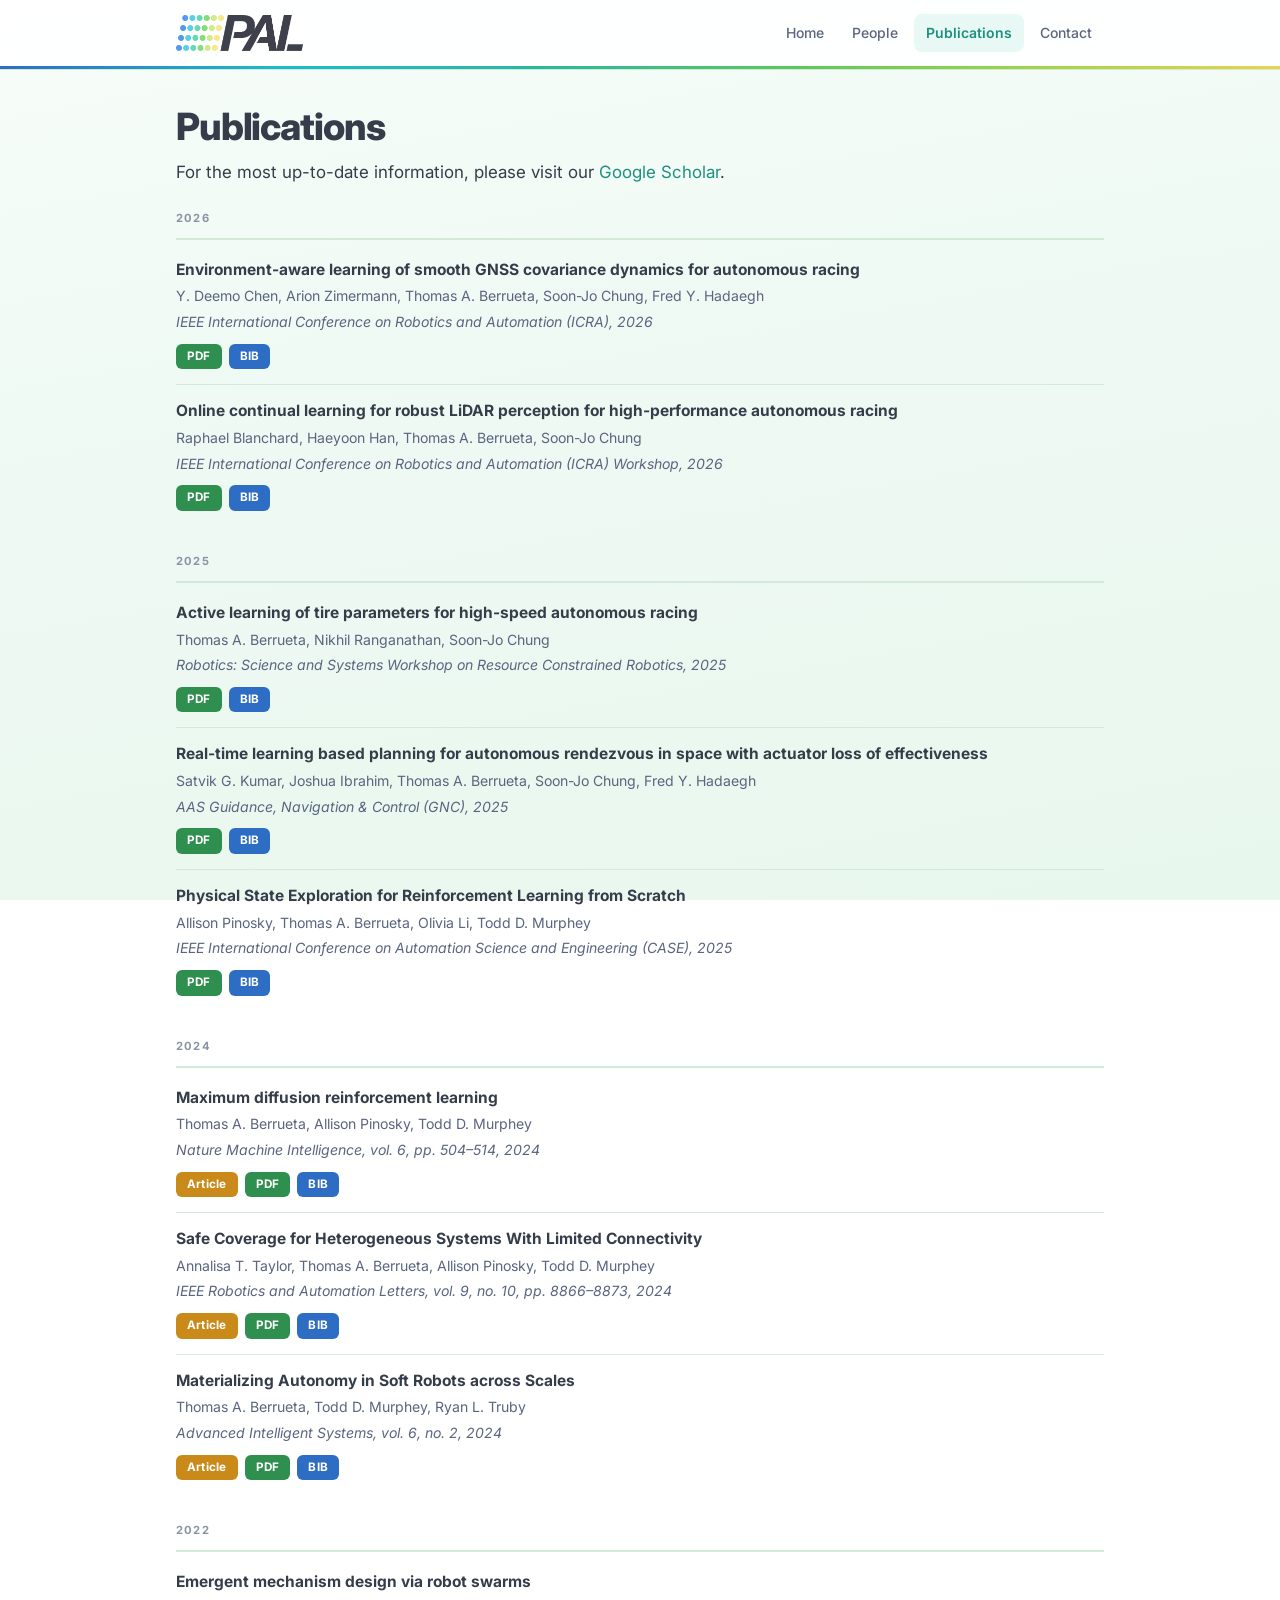
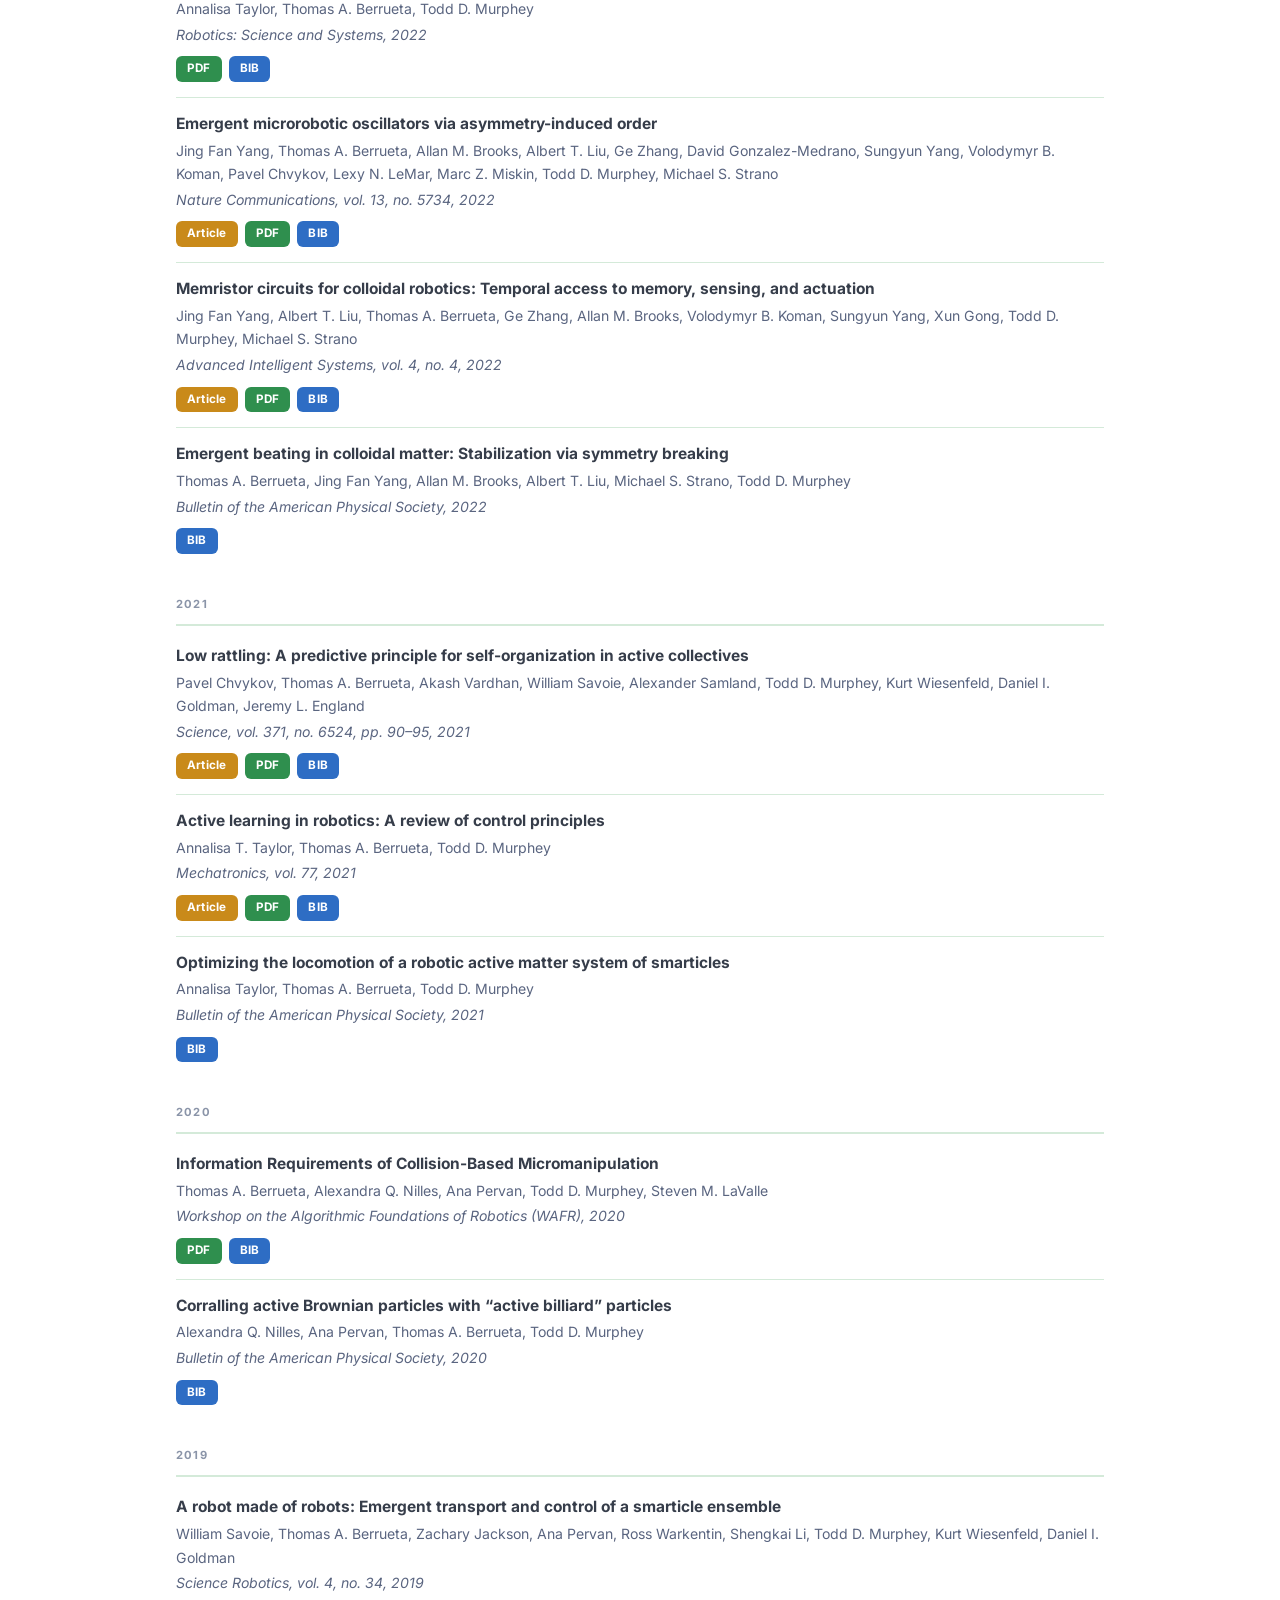
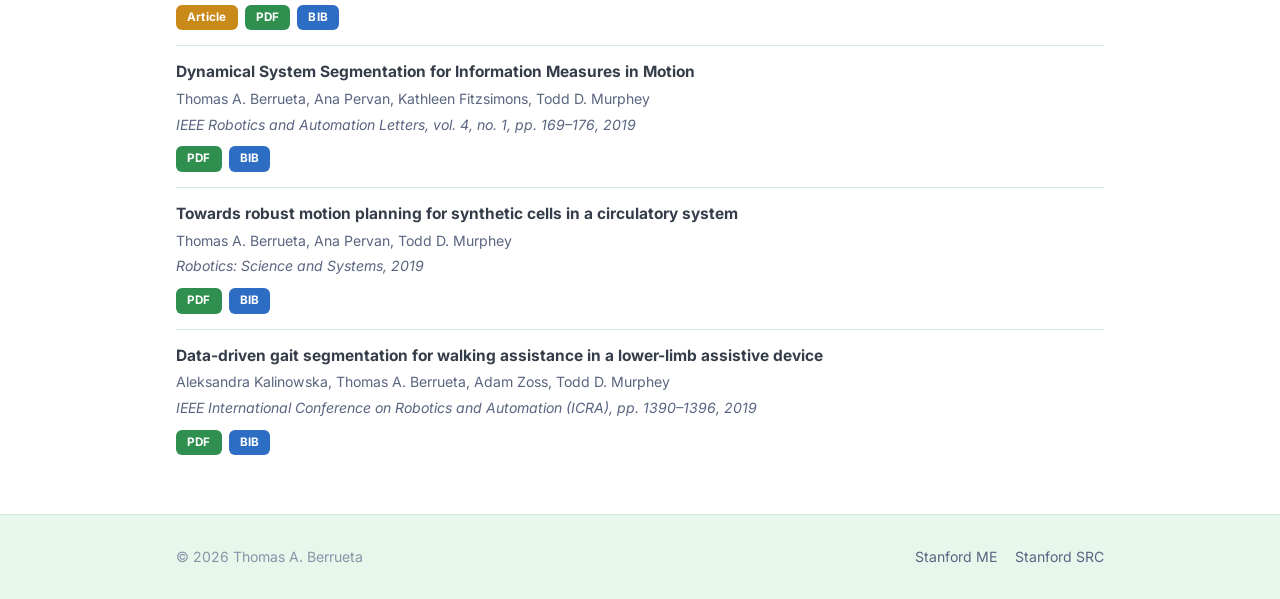
==== publications.html @ f299abb7 "Initial commit" ====
<!DOCTYPE html>
<html lang="en">
<head>
  <meta charset="UTF-8" />
  <meta name="viewport" content="width=device-width, initial-scale=1.0" />
  <title>Publications — PAL Lab at Stanford</title>
  <meta name="description" content="Publications of the Physical Active Learning Laboratory at Stanford University." />
  <link rel="icon" type="image/png" href="assets/images/pal_symbol.png" />
  <link rel="preconnect" href="https://fonts.googleapis.com" />
  <link rel="preconnect" href="https://fonts.gstatic.com" crossorigin />
  <link href="https://fonts.googleapis.com/css2?family=Inter:ital,wght@0,400;0,500;0,600;0,700;0,800;1,700&display=swap" rel="stylesheet" />
  <link rel="stylesheet" href="assets/css/pal.css" />
</head>
<body>

  <!-- ── Header ──────────────────────────────────────────── -->
  <header class="site-header">
    <div class="wrap">
      <nav class="nav">
        <a href="index.html" class="nav-logo" aria-label="PAL Lab home">
          <img src="assets/images/pal.png" alt="PAL Lab logo" />
        </a>
        <ul class="nav-links" id="navLinks">
          <li><a href="index.html">Home</a></li>
          <li><a href="index.html#people">People</a></li>
          <li><a href="publications.html" class="active">Publications</a></li>
          <li><a href="contact.html">Contact</a></li>
        </ul>
        <button class="nav-mobile-btn" id="mobileMenuBtn" aria-label="Open navigation">
          <svg width="22" height="22" viewBox="0 0 24 24" fill="none" stroke="currentColor" stroke-width="2" stroke-linecap="round">
            <line x1="3" y1="6" x2="21" y2="6"/><line x1="3" y1="12" x2="21" y2="12"/><line x1="3" y1="18" x2="21" y2="18"/>
          </svg>
        </button>
      </nav>
    </div>
    <div class="spectrum-bar"></div>
  </header>

  <div class="mobile-nav" id="mobileNav" aria-hidden="true">
    <button class="mobile-nav-close" id="mobileNavClose" aria-label="Close navigation">
      <svg width="22" height="22" viewBox="0 0 24 24" fill="none" stroke="currentColor" stroke-width="2" stroke-linecap="round">
        <line x1="18" y1="6" x2="6" y2="18"/><line x1="6" y1="6" x2="18" y2="18"/>
      </svg>
    </button>
    <a href="index.html">Home</a>
    <a href="index.html#people">People</a>
    <a href="publications.html">Publications</a>
    <a href="contact.html">Contact</a>
  </div>

  <main>

    <!-- ── Publications ──────────────────────────────────── -->
    <section class="pubs-page">
      <div class="wrap">
        <h1 class="section-title">Publications</h1>

        For the most up-to-date information, please visit our <a href="https://scholar.google.com/citations?user=iR9utFwAAAAJ&hl=en" target="_blank" rel="noopener">Google Scholar</a>.
        <!-- 2026 -->
        <div class="pub-year-group">
          <div class="pub-year-heading">2026</div>

          <div class="pub">
            <span class="pub-title">Environment-aware learning of smooth GNSS covariance dynamics for autonomous racing</span>
            <div class="pub-authors">Y. Deemo Chen, Arion Zimermann, Thomas A. Berrueta, Soon-Jo Chung, Fred Y. Hadaegh</div>
            <div class="pub-venue">IEEE International Conference on Robotics and Automation (ICRA), 2026</div>
            <div class="pub-tags">
              <a class="tag pdf" href="assets/pdfs/ChenICRA2026.pdf" target="_blank" rel="noopener">PDF</a>
              <a class="tag bib" href="assets/bibs/ChenICRA2026.bib" target="_blank" rel="noopener">BIB</a>
            </div>
          </div>

          <div class="pub">
            <span class="pub-title">Online continual learning for robust LiDAR perception for high-performance autonomous racing</span>
            <div class="pub-authors">Raphael Blanchard, Haeyoon Han, Thomas A. Berrueta, Soon-Jo Chung</div>
            <div class="pub-venue">IEEE International Conference on Robotics and Automation (ICRA) Workshop, 2026</div>
            <div class="pub-tags">
              <a class="tag pdf" href="assets/pdfs/BlanchardICRA2026.pdf" target="_blank" rel="noopener">PDF</a>
              <a class="tag bib" href="assets/bibs/BlanchardICRA2026.bib" target="_blank" rel="noopener">BIB</a>
            </div>
          </div>
        </div>

        <!-- 2025 -->
        <div class="pub-year-group">
          <div class="pub-year-heading">2025</div>

          <div class="pub">
            <span class="pub-title">Active learning of tire parameters for high-speed autonomous racing</span>
            <div class="pub-authors">Thomas A. Berrueta, Nikhil Ranganathan, Soon-Jo Chung</div>
            <div class="pub-venue">Robotics: Science and Systems Workshop on Resource Constrained Robotics, 2025</div>
            <div class="pub-tags">
              <a class="tag pdf" href="assets/pdfs/BerruetaRSS2025.pdf" target="_blank" rel="noopener">PDF</a>
              <a class="tag bib" href="assets/bibs/BerruetaRSS2025.bib" target="_blank" rel="noopener">BIB</a>
            </div>
          </div>

          <div class="pub">
            <span class="pub-title">Real-time learning based planning for autonomous rendezvous in space with actuator loss of effectiveness</span>
            <div class="pub-authors">Satvik G. Kumar, Joshua Ibrahim, Thomas A. Berrueta, Soon-Jo Chung, Fred Y. Hadaegh</div>
            <div class="pub-venue">AAS Guidance, Navigation &amp; Control (GNC), 2025</div>
            <div class="pub-tags">
              <a class="tag pdf" href="assets/pdfs/KumarAAS2025.pdf" target="_blank" rel="noopener">PDF</a>
              <a class="tag bib" href="assets/bibs/KumarAAS2025.bib" target="_blank" rel="noopener">BIB</a>
            </div>
          </div>

          <div class="pub">
            <span class="pub-title">Physical State Exploration for Reinforcement Learning from Scratch</span>
            <div class="pub-authors">Allison Pinosky, Thomas A. Berrueta, Olivia Li, Todd D. Murphey</div>
            <div class="pub-venue">IEEE International Conference on Automation Science and Engineering (CASE), 2025</div>
            <div class="pub-tags">
              <a class="tag pdf" href="assets/pdfs/PinoskyCASE2025.pdf" target="_blank" rel="noopener">PDF</a>
              <a class="tag bib" href="assets/bibs/PinoskyCASE2025.bib" target="_blank" rel="noopener">BIB</a>
            </div>
          </div>
        </div>

        <!-- 2024 -->
        <div class="pub-year-group">
          <div class="pub-year-heading">2024</div>

          <div class="pub">
            <span class="pub-title">Maximum diffusion reinforcement learning</span>
            <div class="pub-authors">Thomas A. Berrueta, Allison Pinosky, Todd D. Murphey</div>
            <div class="pub-venue">Nature Machine Intelligence, vol. 6, pp. 504–514, 2024</div>
            <div class="pub-tags">
              <a class="tag article" href="https://doi.org/10.1038/s42256-024-00829-3" target="_blank" rel="noopener">Article</a>
              <a class="tag pdf" href="assets/pdfs/BerruetaNMI2024.pdf" target="_blank" rel="noopener">PDF</a>
              <a class="tag bib" href="assets/bibs/BerruetaNMI2024.bib" target="_blank" rel="noopener">BIB</a>
            </div>
          </div>

          <div class="pub">
            <span class="pub-title">Safe Coverage for Heterogeneous Systems With Limited Connectivity</span>
            <div class="pub-authors">Annalisa T. Taylor, Thomas A. Berrueta, Allison Pinosky, Todd D. Murphey</div>
            <div class="pub-venue">IEEE Robotics and Automation Letters, vol. 9, no. 10, pp. 8866–8873, 2024</div>
            <div class="pub-tags">
              <a class="tag article" href="https://doi.org/10.1109/LRA.2024.3455804" target="_blank" rel="noopener">Article</a>
              <a class="tag pdf" href="assets/pdfs/TaylorRAL2024.pdf" target="_blank" rel="noopener">PDF</a>
              <a class="tag bib" href="assets/bibs/TaylorRAL2024.bib" target="_blank" rel="noopener">BIB</a>
            </div>
          </div>

          <div class="pub">
            <span class="pub-title">Materializing Autonomy in Soft Robots across Scales</span>
            <div class="pub-authors">Thomas A. Berrueta, Todd D. Murphey, Ryan L. Truby</div>
            <div class="pub-venue">Advanced Intelligent Systems, vol. 6, no. 2, 2024</div>
            <div class="pub-tags">
              <a class="tag article" href="https://doi.org/10.1002/aisy.202300111" target="_blank" rel="noopener">Article</a>
              <a class="tag pdf" href="assets/pdfs/BerruetaAIS2024.pdf" target="_blank" rel="noopener">PDF</a>
              <a class="tag bib" href="assets/bibs/BerruetaAIS2024.bib" target="_blank" rel="noopener">BIB</a>
            </div>
          </div>
        </div>

        <!-- 2022 -->
        <div class="pub-year-group">
          <div class="pub-year-heading">2022</div>

          <div class="pub">
            <span class="pub-title">Emergent mechanism design via robot swarms</span>
            <div class="pub-authors">Annalisa Taylor, Thomas A. Berrueta, Todd D. Murphey</div>
            <div class="pub-venue">Robotics: Science and Systems, 2022</div>
            <div class="pub-tags">
              <a class="tag pdf" href="assets/pdfs/TaylorRSS2022.pdf" target="_blank" rel="noopener">PDF</a>
              <a class="tag bib" href="assets/bibs/TaylorRSS2022.bib" target="_blank" rel="noopener">BIB</a>
            </div>
          </div>

          <div class="pub">
            <span class="pub-title">Emergent microrobotic oscillators via asymmetry-induced order</span>
            <div class="pub-authors">Jing Fan Yang, Thomas A. Berrueta, Allan M. Brooks, Albert T. Liu, Ge Zhang, David Gonzalez-Medrano, Sungyun Yang, Volodymyr B. Koman, Pavel Chvykov, Lexy N. LeMar, Marc Z. Miskin, Todd D. Murphey, Michael S. Strano</div>
            <div class="pub-venue">Nature Communications, vol. 13, no. 5734, 2022</div>
            <div class="pub-tags">
              <a class="tag article" href="https://doi.org/10.1038/s41467-022-33396-5" target="_blank" rel="noopener">Article</a>
              <a class="tag pdf" href="assets/pdfs/BerruetaNComms2022.pdf" target="_blank" rel="noopener">PDF</a>
              <a class="tag bib" href="assets/bibs/BerruetaNComms2022.bib" target="_blank" rel="noopener">BIB</a>
            </div>
          </div>

          <div class="pub">
            <span class="pub-title">Memristor circuits for colloidal robotics: Temporal access to memory, sensing, and actuation</span>
            <div class="pub-authors">Jing Fan Yang, Albert T. Liu, Thomas A. Berrueta, Ge Zhang, Allan M. Brooks, Volodymyr B. Koman, Sungyun Yang, Xun Gong, Todd D. Murphey, Michael S. Strano</div>
            <div class="pub-venue">Advanced Intelligent Systems, vol. 4, no. 4, 2022</div>
            <div class="pub-tags">
              <a class="tag article" href="https://doi.org/10.1002/aisy.202100205" target="_blank" rel="noopener">Article</a>
              <a class="tag pdf" href="assets/pdfs/YangAIS2022.pdf" target="_blank" rel="noopener">PDF</a>
              <a class="tag bib" href="assets/bibs/YangAIS2022.bib" target="_blank" rel="noopener">BIB</a>
            </div>
          </div>

          <div class="pub">
            <span class="pub-title">Emergent beating in colloidal matter: Stabilization via symmetry breaking</span>
            <div class="pub-authors">Thomas A. Berrueta, Jing Fan Yang, Allan M. Brooks, Albert T. Liu, Michael S. Strano, Todd D. Murphey</div>
            <div class="pub-venue">Bulletin of the American Physical Society, 2022</div>
            <div class="pub-tags">
              <a class="tag bib" href="assets/bibs/BerruetaAPS2022.bib" target="_blank" rel="noopener">BIB</a>
            </div>
          </div>
        </div>

        <!-- 2021 -->
        <div class="pub-year-group">
          <div class="pub-year-heading">2021</div>

          <div class="pub">
            <span class="pub-title">Low rattling: A predictive principle for self-organization in active collectives</span>
            <div class="pub-authors">Pavel Chvykov, Thomas A. Berrueta, Akash Vardhan, William Savoie, Alexander Samland, Todd D. Murphey, Kurt Wiesenfeld, Daniel I. Goldman, Jeremy L. England</div>
            <div class="pub-venue">Science, vol. 371, no. 6524, pp. 90–95, 2021</div>
            <div class="pub-tags">
              <a class="tag article" href="https://doi.org/10.1126/science.abc6182" target="_blank" rel="noopener">Article</a>
              <a class="tag pdf" href="assets/pdfs/ChvykovScience2021.pdf" target="_blank" rel="noopener">PDF</a>
              <a class="tag bib" href="assets/bibs/ChvykovScience2021.bib" target="_blank" rel="noopener">BIB</a>
            </div>
          </div>

          <div class="pub">
            <span class="pub-title">Active learning in robotics: A review of control principles</span>
            <div class="pub-authors">Annalisa T. Taylor, Thomas A. Berrueta, Todd D. Murphey</div>
            <div class="pub-venue">Mechatronics, vol. 77, 2021</div>
            <div class="pub-tags">
              <a class="tag article" href="https://doi.org/10.1016/j.mechatronics.2021.102576" target="_blank" rel="noopener">Article</a>
              <a class="tag pdf" href="assets/pdfs/TaylorMechatronics2021.pdf" target="_blank" rel="noopener">PDF</a>
              <a class="tag bib" href="assets/bibs/TaylorMechatronics2021.bib" target="_blank" rel="noopener">BIB</a>
            </div>
          </div>

          <div class="pub">
            <span class="pub-title">Optimizing the locomotion of a robotic active matter system of smarticles</span>
            <div class="pub-authors">Annalisa Taylor, Thomas A. Berrueta, Todd D. Murphey</div>
            <div class="pub-venue">Bulletin of the American Physical Society, 2021</div>
            <div class="pub-tags">
              <a class="tag bib" href="assets/bibs/TaylorAPS2021.bib" target="_blank" rel="noopener">BIB</a>
            </div>
          </div>
        </div>

        <!-- 2020 -->
        <div class="pub-year-group">
          <div class="pub-year-heading">2020</div>

          <div class="pub">
            <span class="pub-title">Information Requirements of Collision-Based Micromanipulation</span>
            <div class="pub-authors">Thomas A. Berrueta, Alexandra Q. Nilles, Ana Pervan, Todd D. Murphey, Steven M. LaValle</div>
            <div class="pub-venue">Workshop on the Algorithmic Foundations of Robotics (WAFR), 2020</div>
            <div class="pub-tags">
              <a class="tag pdf" href="assets/pdfs/BerruetaWAFR2020.pdf" target="_blank" rel="noopener">PDF</a>
              <a class="tag bib" href="assets/bibs/BerruetaWAFR2020.bib" target="_blank" rel="noopener">BIB</a>
            </div>
          </div>

          <div class="pub">
            <span class="pub-title">Corralling active Brownian particles with &ldquo;active billiard&rdquo; particles</span>
            <div class="pub-authors">Alexandra Q. Nilles, Ana Pervan, Thomas A. Berrueta, Todd D. Murphey</div>
            <div class="pub-venue">Bulletin of the American Physical Society, 2020</div>
            <div class="pub-tags">
              <a class="tag bib" href="assets/bibs/NillesAPS2020.bib" target="_blank" rel="noopener">BIB</a>
            </div>
          </div>
        </div>

        <!-- 2019 -->
        <div class="pub-year-group">
          <div class="pub-year-heading">2019</div>

          <div class="pub">
            <span class="pub-title">A robot made of robots: Emergent transport and control of a smarticle ensemble</span>
            <div class="pub-authors">William Savoie, Thomas A. Berrueta, Zachary Jackson, Ana Pervan, Ross Warkentin, Shengkai Li, Todd D. Murphey, Kurt Wiesenfeld, Daniel I. Goldman</div>
            <div class="pub-venue">Science Robotics, vol. 4, no. 34, 2019</div>
            <div class="pub-tags">
              <a class="tag article" href="https://doi.org/10.1126/scirobotics.aax4316" target="_blank" rel="noopener">Article</a>
              <a class="tag pdf" href="assets/pdfs/SavoieSR2019.pdf" target="_blank" rel="noopener">PDF</a>
              <a class="tag bib" href="assets/bibs/SavoieSR2019.bib" target="_blank" rel="noopener">BIB</a>
            </div>
          </div>

          <div class="pub">
            <span class="pub-title">Dynamical System Segmentation for Information Measures in Motion</span>
            <div class="pub-authors">Thomas A. Berrueta, Ana Pervan, Kathleen Fitzsimons, Todd D. Murphey</div>
            <div class="pub-venue">IEEE Robotics and Automation Letters, vol. 4, no. 1, pp. 169–176, 2019</div>
            <div class="pub-tags">
              <a class="tag pdf" href="assets/pdfs/BerruetaRAL2019.pdf" target="_blank" rel="noopener">PDF</a>
              <a class="tag bib" href="assets/bibs/BerruetaRAL2019.bib" target="_blank" rel="noopener">BIB</a>
            </div>
          </div>

          <div class="pub">
            <span class="pub-title">Towards robust motion planning for synthetic cells in a circulatory system</span>
            <div class="pub-authors">Thomas A. Berrueta, Ana Pervan, Todd D. Murphey</div>
            <div class="pub-venue">Robotics: Science and Systems, 2019</div>
            <div class="pub-tags">
              <a class="tag pdf" href="assets/pdfs/BerruetaRSS2019.pdf" target="_blank" rel="noopener">PDF</a>
              <a class="tag bib" href="assets/bibs/BerruetaRSS2019.bib" target="_blank" rel="noopener">BIB</a>
            </div>
          </div>

          <div class="pub">
            <span class="pub-title">Data-driven gait segmentation for walking assistance in a lower-limb assistive device</span>
            <div class="pub-authors">Aleksandra Kalinowska, Thomas A. Berrueta, Adam Zoss, Todd D. Murphey</div>
            <div class="pub-venue">IEEE International Conference on Robotics and Automation (ICRA), pp. 1390–1396, 2019</div>
            <div class="pub-tags">
              <a class="tag pdf" href="assets/pdfs/KalinowskaICRA2019.pdf" target="_blank" rel="noopener">PDF</a>
              <a class="tag bib" href="assets/bibs/KalinowskaICRA2019.bib" target="_blank" rel="noopener">BIB</a>
            </div>
          </div>
        </div>

      </div>
    </section>

  </main>

  <!-- ── Footer ────────────────────────────────────────────── -->
  <footer class="site-footer">
    <div class="wrap">
      <div class="foot-inner">
        <span>&copy; <span id="foot-year"></span> Thomas A. Berrueta</span>
        <div class="foot-links">
          <a href="https://me.stanford.edu/" target="_blank" rel="noopener">Stanford ME</a>
          <a href="https://src.stanford.edu/" target="_blank" rel="noopener">Stanford SRC</a>
        </div>
      </div>
    </div>
  </footer>

  <script>
    /* ── Mobile nav ── */
    const btn   = document.getElementById('mobileMenuBtn');
    const mnav  = document.getElementById('mobileNav');
    const close = document.getElementById('mobileNavClose');
    const openM  = () => { mnav.classList.add('open'); mnav.setAttribute('aria-hidden','false'); };
    const shutM  = () => { mnav.classList.remove('open'); mnav.setAttribute('aria-hidden','true'); };
    btn.addEventListener('click', openM);
    close.addEventListener('click', shutM);
    mnav.addEventListener('click', e => { if (e.target === mnav) shutM(); });
    document.addEventListener('keydown', e => { if (e.key === 'Escape') shutM(); });
    mnav.querySelectorAll('a').forEach(a => a.addEventListener('click', shutM));
    document.getElementById('foot-year').textContent = new Date().getFullYear();
  </script>

</body>
</html>
---- assets/css/pal.css ----
/* ============================================================
   PAL Lab — Physical Active Learning Laboratory at Stanford
   Visual identity derived from pal.png
   No build step. No framework.
   ============================================================ */

@import url('https://fonts.googleapis.com/css2?family=Inter:ital,wght@0,400;0,500;0,600;0,700;0,800;1,700&display=swap');

/* ── Palette & tokens ───────────────────────────────────── */
:root {
  /* Spectrum from pal.png dot grid (left → right) */
  --blue:         #2E6DC4;
  --cyan:         #1ABCCC;
  --teal:         #28B8A0;
  --green:        #5BC85A;
  --ygreen:       #9DD448;
  --yellow:       #E8D44C;

  /* Charcoal from PAL logotype */
  --charcoal:     #363D4A;

  /* Surfaces */
  --bg:           #f2fbf5;
  --bg-card:      #ffffff;
  --bg-soft:      #e6f7ec;
  --border:       #d4ead9;

  /* Text */
  --text:         #363D4A;
  --text-soft:    #5A6580;
  --text-faint:   #8A94A8;

  /* Primary accent = teal (center of spectrum = Physical Active Learning) */
  --accent:       #28B8A0;
  --accent-soft:  #e8f8f5;
  --accent-deep:  #1d907e;

  /* Spectrum gradient shorthand */
  --spectrum: linear-gradient(90deg,
    #2E6DC4 0%, #1ABCCC 22%, #28B8A0 42%,
    #5BC85A 62%, #9DD448 80%, #E8D44C 100%);

  --radius:     14px;
  --radius-sm:  9px;
  --maxw:       1000px;
  --shadow:     0 1px 3px rgba(40,50,80,.06), 0 8px 28px rgba(40,50,80,.09);
  --shadow-sm:  0 1px 2px rgba(40,50,80,.05), 0 3px 10px rgba(40,50,80,.07);
  --header-bg:  rgba(255,255,255,.92);
}

/* ── Reset ─────────────────────────────────────────────── */
*, *::before, *::after { box-sizing: border-box; }
html { scroll-behavior: smooth; -webkit-text-size-adjust: 100%; }
body {
  margin: 0;
  font-family: 'Inter', system-ui, -apple-system, 'Segoe UI', sans-serif;
  font-size: clamp(15px, 0.94rem + 0.15vw, 17px);
  line-height: 1.68;
  color: var(--text);
  background: linear-gradient(170deg, #f7fdf9 0%, #eef9f3 45%, #e8f7ed 100%) fixed;
  -webkit-font-smoothing: antialiased;
  text-rendering: optimizeLegibility;
}
img  { max-width: 100%; height: auto; display: block; }
a    { color: var(--accent-deep); text-decoration: none; }
a:hover { text-decoration: underline; }
p { margin: 0 0 1em; }
p:last-child { margin-bottom: 0; }

h1, h2, h3, h4 {
  font-family: 'Inter', sans-serif;
  font-weight: 800;
  line-height: 1.13;
  color: var(--charcoal);
  letter-spacing: -0.03em;
  margin: 0 0 0.5em;
}

.wrap {
  width: 100%; max-width: var(--maxw);
  margin: 0 auto; padding: 0 36px;
}

/* ── Spectrum bar ────────────────────────────────────────── */
.spectrum-bar {
  height: 3px;
  background: var(--spectrum);
  border: none;
  margin: 0;
}

/* ── Navigation ──────────────────────────────────────────── */
.site-header {
  position: sticky; top: 0; z-index: 100;
  background: var(--header-bg);
  backdrop-filter: saturate(180%) blur(14px);
  -webkit-backdrop-filter: saturate(180%) blur(14px);
  border-bottom: 1px solid var(--border);
}

.nav {
  display: flex; align-items: center; justify-content: space-between;
  height: 66px;
}

.nav-logo {
  display: flex; align-items: center; gap: 10px;
  text-decoration: none; flex-shrink: 0;
}
.nav-logo img { height: 36px; width: auto; }
.nav-logo:hover { opacity: 0.82; text-decoration: none; }

.nav-links {
  display: flex; align-items: center; gap: 4px;
  list-style: none; margin: 0; padding: 0;
}
.nav-links a {
  display: block; color: var(--text-soft);
  font-size: 0.875rem; font-weight: 500;
  padding: 7px 12px; border-radius: 8px;
  transition: color .14s, background .14s;
}
.nav-links a:hover { color: var(--charcoal); background: var(--bg-soft); text-decoration: none; }
.nav-links a.active { color: var(--accent-deep); background: var(--accent-soft); font-weight: 600; }
.nav-links .nav-contact {
  display: inline-flex; align-items: center; gap: 6px;
  background: var(--teal); color: #fff; border-radius: 9px;
  padding: 7px 14px; margin-left: 6px; font-weight: 600; font-size: 0.875rem;
  transition: background .14s;
}
.nav-links .nav-contact:hover { background: var(--accent-deep); text-decoration: none; color: #fff; }

.nav-mobile-btn {
  display: none; padding: 8px; background: none;
  border: 1px solid var(--border); border-radius: 8px;
  cursor: pointer; color: var(--text-soft);
}
.nav-mobile-btn svg { display: block; }

/* Mobile overlay */
.mobile-nav {
  display: none; position: fixed; inset: 0; z-index: 200;
  background: rgba(247,249,252,.97);
  backdrop-filter: blur(16px); -webkit-backdrop-filter: blur(16px);
  flex-direction: column; align-items: center; justify-content: center; gap: 2.2rem;
}
.mobile-nav.open { display: flex; }
.mobile-nav a {
  font-size: 1.6rem; font-weight: 800; color: var(--charcoal);
  letter-spacing: -0.03em;
}
.mobile-nav a:hover { color: var(--accent-deep); text-decoration: none; }
.mobile-nav-close {
  position: absolute; top: 18px; right: 18px;
  background: none; border: 1px solid var(--border);
  border-radius: 8px; padding: 8px; cursor: pointer; color: var(--text-soft);
}

@media (max-width: 700px) {
  .nav-links { display: none; }
  .nav-mobile-btn { display: block; }
}

/* ── Hero ────────────────────────────────────────────────── */
.hero {
  padding: 24px 0 12px;
}

.hero-lockup {
  display: flex; align-items: flex-start;
  width: fit-content; margin: 0 auto;
}
.hero-symbol {
  height: calc(3.3 * clamp(1.75rem, 1.1rem + 2.4vw, 2.9rem));
  width: auto; flex-shrink: 0; object-fit: contain;
}
.hero-sep {
  width: 1px;
  height: calc(3.3 * clamp(1.75rem, 1.1rem + 2.4vw, 2.9rem));
  background: #c0c8d4; flex-shrink: 0; margin: 0 24px;
}
.hero h1 {
  font-size: clamp(1.75rem, 1.1rem + 2.4vw, 2.9rem);
  margin: 0; line-height: 1.1; text-align: left;
}
.hero h1 em {
  font-style: normal;
  background: var(--spectrum);
  -webkit-background-clip: text;
  -webkit-text-fill-color: transparent;
  background-clip: text;
}
.hero-sub {
  display: flex; flex-direction: column; align-items: center;
  gap: 14px; margin-top: 18px;
}
.hero-affiliation {
  font-size: 1.1rem; color: var(--text-soft);
  margin: 0; letter-spacing: 0.03em; text-align: center;
}
.hero-affiliation a { color: var(--text-soft); text-decoration: none; }
.hero-affiliation a:hover { color: var(--accent-deep); }
.hero-tagline {
  font-size: 1.02rem; color: var(--text-soft);
  margin: 0; line-height: 1.6; max-width: 52ch; text-align: center;
}

@media (max-width: 600px) {
  .hero-lockup { flex-direction: column; align-items: flex-start; }
  .hero-sep { width: 48px; height: 1px; margin: 12px 0; }
  .hero-symbol { height: 64px; }
}

@media (max-width: 480px) {
  /* Carousel: tighter padding so video and controls stay in sync on small phones */
  .carousel-slide { min-width: calc(100vw - 32px); }
  .carousel .wrap { padding: 0 16px; }
}

/* ── Buttons ─────────────────────────────────────────────── */
.btn-row { display: flex; flex-wrap: wrap; gap: 10px; }

.btn {
  display: inline-flex; align-items: center; gap: 7px;
  padding: 9px 17px; border-radius: 10px;
  font-size: 0.9rem; font-weight: 600;
  border: 1.5px solid var(--border);
  background: var(--bg-card); color: var(--text);
  cursor: pointer; white-space: nowrap;
  transition: border-color .14s, background .14s, color .14s;
  text-decoration: none;
}
.btn:hover {
  border-color: var(--accent); background: var(--accent-soft);
  color: var(--accent-deep); text-decoration: none;
}
.btn svg { width: 15px; height: 15px; flex-shrink: 0; }
.btn.primary {
  background: var(--teal); border-color: var(--teal); color: #fff;
}
.btn.primary:hover {
  background: var(--accent-deep); border-color: var(--accent-deep); color: #fff;
}

/* ── Sections ────────────────────────────────────────────── */
section { padding: 36px 0; scroll-margin-top: 66px; }
section + section { border-top: 1px solid var(--border); }
#featured { border-top: none; background: var(--bg-card); padding: 28px 0; overflow: hidden; }

.section-label {
  font-size: 0.71rem; font-weight: 700; letter-spacing: 0.14em;
  text-transform: uppercase; color: var(--teal); margin: 0 0 14px;
}
.section-title {
  font-size: clamp(1.55rem, 1.1rem + 1.9vw, 2.35rem);
  margin: 0 0 10px;
}
.section-lead {
  color: var(--text-soft); font-size: 1.02rem;
  max-width: 60ch; margin: 0 0 32px; line-height: 1.7;
}
.text-section p { color: var(--text-soft); }

/* ── Carousel ────────────────────────────────────────────── */
.carousel { position: relative; }
.carousel-viewport { width: 100%; }
.carousel-track {
  display: flex;
  gap: 20px;
  transition: transform .55s cubic-bezier(.22,.61,.36,1);
}
.carousel-slide {
  min-width: min(936px, calc(100vw - 64px));
  flex-shrink: 0;
  filter: blur(1.5px);
  opacity: 0.65;
  transition: filter .5s ease, opacity .5s ease;
}
.carousel-slide.active {
  filter: blur(0);
  opacity: 1;
}
.slide-media {
  aspect-ratio: 16 / 9; width: 100%;
  background: #0a0e14; overflow: hidden;
  border: 1px solid var(--border); border-radius: var(--radius);
}
.slide-media video { width: 100%; height: 100%; object-fit: cover; display: block; }

.carousel-bottom {
  display: flex; align-items: center; justify-content: space-between;
  gap: 18px; margin-top: 18px;
}
.carousel-caption { min-height: 48px; position: relative; flex: 1; }
.carousel-cap-item {
  position: absolute; inset: 0; opacity: 0; pointer-events: none;
  transition: opacity .4s ease;
}
.carousel-cap-item.active { opacity: 1; pointer-events: auto; position: relative; }
.carousel-cap-item h3 { font-size: 1.15rem; margin: 0; color: var(--charcoal); }
.carousel-cap-item h3 a { color: var(--charcoal); text-decoration: none; }
.carousel-cap-item h3 a:hover { color: var(--accent-deep); text-decoration: underline; }
.slide-link { display: block; }

.carousel-nav { display: flex; align-items: center; gap: 14px; flex-shrink: 0; }
.carousel-dots { display: flex; gap: 7px; }
.carousel-dot {
  width: 8px; height: 8px; border-radius: 50%; padding: 0;
  border: none; background: var(--border); cursor: pointer;
  transition: background .2s, transform .2s;
}
.carousel-dot.active { background: var(--teal); transform: scale(1.25); }
.carousel-btns { display: flex; gap: 8px; }
.carousel-ctrl {
  display: inline-flex; align-items: center; justify-content: center;
  width: 38px; height: 38px; border-radius: 50%;
  border: 1.5px solid var(--border); background: var(--bg-card);
  color: var(--text-soft); cursor: pointer;
  transition: border-color .14s, color .14s, background .14s;
}
.carousel-ctrl:hover { border-color: var(--accent); color: var(--accent-deep); background: var(--accent-soft); }
.carousel-ctrl svg { width: 18px; height: 18px; }

@media (max-width: 560px) {
  .carousel-bottom { flex-direction: column; align-items: flex-start; gap: 14px; }
}

/* ── News ────────────────────────────────────────────────── */
.news-list { list-style: none; margin: 12px 0 0; padding: 0; }
.news-item {
  display: grid; grid-template-columns: 78px 1fr;
  gap: 20px; padding: 16px 0; border-bottom: 1px solid var(--border);
}
.news-item:last-child { border-bottom: none; }
.news-date {
  font-size: 0.76rem; font-weight: 700; text-transform: uppercase;
  letter-spacing: 0.05em; color: var(--text-faint); padding-top: 3px;
  white-space: nowrap;
}
.news-body { margin: 0; color: var(--text); }
.news-body a { color: var(--accent-deep); }
.news-tag {
  display: inline-block; background: var(--teal); color: #fff;
  font-size: 0.64rem; font-weight: 700; letter-spacing: 0.06em;
  padding: 2px 7px; border-radius: 5px; margin-right: 7px; vertical-align: 2px;
}

/* ── Publications ────────────────────────────────────────── */
.pub-year-group { margin-bottom: 4px; }

.pub-year-heading {
  font-size: 0.7rem; font-weight: 700; letter-spacing: 0.11em;
  text-transform: uppercase; color: var(--text-faint);
  padding: 22px 0 10px; border-bottom: 2px solid var(--border);
  margin: 0 0 4px;
}
.pub {
  padding: 15px 0; border-bottom: 1px solid var(--border);
}
.pub:last-child { border-bottom: none; }

.pub-title {
  display: block; font-weight: 700; color: var(--charcoal);
  font-size: 0.97rem; margin-bottom: 4px; line-height: 1.4;
}
.pub-authors { color: var(--text-soft); font-size: 0.88rem; margin-bottom: 2px; }
.pub-authors strong { color: var(--charcoal); font-weight: 700; }
.pub-venue { color: var(--text-soft); font-size: 0.88rem; font-style: italic; }
.pub-tags { display: flex; flex-wrap: wrap; gap: 7px; margin-top: 10px; }

.tag {
  display: inline-flex; align-items: center;
  padding: 3px 11px; border-radius: 6px;
  font-size: 0.73rem; font-weight: 700; color: #fff;
  letter-spacing: 0.02em; transition: opacity .14s;
  text-decoration: none;
}
.tag:hover { opacity: .80; text-decoration: none; }
.tag.pdf     { background: #2f8f4e; }
.tag.bib     { background: #2E6DC4; }
.tag.article { background: #c98a1a; }
.tag.vid     { background: #7a4fb0; }
.tag.code    { background: #b4453a; }
.tag.thesis  { background: #5A6580; }

/* ── People grid ─────────────────────────────────────────── */
.people-grid {
  display: grid;
  grid-template-columns: repeat(4, 140px);
  gap: 20px; margin-top: 16px;
}
/* ── PI featured card ────────────────────────────────────── */
a.pi-card {
  display: flex; align-items: flex-start; gap: 28px;
  max-width: 680px; margin: 20px auto 0;
  text-decoration: none; color: inherit;
}
.pi-photo-col { flex-shrink: 0; display: flex; flex-direction: column; align-items: center; }
.pi-photo-wrap { overflow: hidden; border-radius: var(--radius-sm); }
.pi-photo-label { font-size: 0.8rem; color: var(--text-soft); margin: 6px 0 0; text-align: center; }
.pi-photo {
  width: 150px; height: 150px;
  object-fit: cover; object-position: top center; display: block;
  border: 1px solid var(--border);
  transition: transform 0.25s ease;
}
a.pi-card:hover .pi-photo { transform: scale(1.05); }
.pi-bio { flex: 1; text-align: left; }
.pi-name { font-size: 1rem; font-weight: 700; color: var(--charcoal); margin: 0 0 2px; line-height: 1.3; }
.pi-role { font-size: 0.83rem; color: var(--teal); font-weight: 600; margin: 0 0 10px; }
.pi-text { font-size: 0.9rem; color: var(--text-soft); margin: 0; line-height: 1.65; }
@media (max-width: 520px) {
  a.pi-card { flex-direction: column; align-items: center; }
  .pi-bio { text-align: left; width: 100%; }
}

/* ── Lab member grid (future) ────────────────────────────── */
a.person-card { text-decoration: none; color: inherit; }
.person-photo-wrap {
  overflow: hidden; border-radius: var(--radius-sm); margin-bottom: 8px;
}
.person-photo {
  width: 100%; aspect-ratio: 1 / 1; object-fit: cover; object-position: top center;
  display: block; border: 1px solid var(--border);
  transition: transform 0.25s ease;
}
.person-card:hover .person-photo { transform: scale(1.05); }
.person-name {
  font-size: 0.88rem; font-weight: 700; color: var(--charcoal);
  margin: 0 0 2px; line-height: 1.3;
}
.person-role { font-size: 0.8rem; color: var(--text-soft); margin: 0; }
.people-join { margin-top: 20px; font-size: 0.88rem; color: var(--text-soft); }

/* ── Overview card ───────────────────────────────────────── */
.overview-card {
  background: var(--bg-card); border: 1px solid var(--border);
  border-radius: var(--radius); padding: 28px 32px;
  position: relative; overflow: hidden;
  box-shadow: var(--shadow);
}
.overview-card::before {
  content: ''; position: absolute; top: 0; left: 0; right: 0; height: 4px;
  background: var(--spectrum);
}
.overview-card .section-title { margin-bottom: 10px; }
.overview-card p { color: var(--text-soft); margin: 0; }

/* ── Join callout ─────────────────────────────────────────── */
.join-callout {
  background: var(--bg-card); border: 1px solid var(--border);
  border-radius: var(--radius); padding: 32px 36px;
  position: relative; overflow: hidden;
  box-shadow: var(--shadow); margin-top: 36px;
}
.join-callout::before {
  content: ''; position: absolute; top: 0; left: 0; right: 0; height: 4px;
  background: var(--spectrum);
}
.join-callout h3 { font-size: 1.25rem; margin: 0 0 10px; }
.join-callout p  { color: var(--text-soft); margin: 0 0 18px; }

/* ── Contact ─────────────────────────────────────────────── */
.contact-block { margin-bottom: 32px; }
.contact-block:last-child { margin-bottom: 0; }
.contact-block h3 { font-size: 1.05rem; margin: 0 0 8px; }
.contact-block p { color: var(--text-soft); margin: 0 0 14px; max-width: 70ch; }

/* ── Page hero (inner pages) ──────────────────────────────── */
.page-hero {
  padding: 56px 0 48px;
  position: relative; overflow: hidden;
  border-bottom: 1px solid var(--border);
}
.page-hero-dots {
  position: absolute; inset: 0; pointer-events: none;
  background-image:
    radial-gradient(circle, rgba(28,188,204,0.12) 2px, transparent 2px);
  background-size: 28px 28px;
  mask-image: radial-gradient(ellipse 60% 100% at 100% 50%, black 10%, transparent 70%);
  -webkit-mask-image: radial-gradient(ellipse 60% 100% at 100% 50%, black 10%, transparent 70%);
}
.page-hero .wrap { position: relative; }
.page-hero h1 { font-size: clamp(1.9rem, 1.3rem + 2.4vw, 3.1rem); margin: 0 0 14px; }
.page-hero .lead {
  color: var(--text-soft); max-width: 60ch; font-size: 1.06rem; margin: 0; line-height: 1.7;
}

/* ── Footer ──────────────────────────────────────────────── */
.site-footer {
  border-top: 1px solid var(--border); background: var(--bg-soft);
  padding: 30px 0; margin-top: 4px;
  color: var(--text-faint); font-size: 0.88rem;
}
.foot-inner {
  display: flex; flex-wrap: wrap;
  justify-content: space-between; gap: 12px; align-items: center;
}
.foot-links { display: flex; gap: 18px; flex-wrap: wrap; }
.foot-links a { color: var(--text-soft); }
.foot-links a:hover { color: var(--accent-deep); text-decoration: none; }

/* ── Responsive ──────────────────────────────────────────── */
@media (max-width: 560px) {
  .wrap { padding: 0 20px; }
  section { padding: 28px 0; }
  .news-item { grid-template-columns: 1fr; gap: 4px; }
  .news-date { padding-top: 0; }
  .people-grid { grid-template-columns: repeat(3, 1fr); width: 100%; }
}
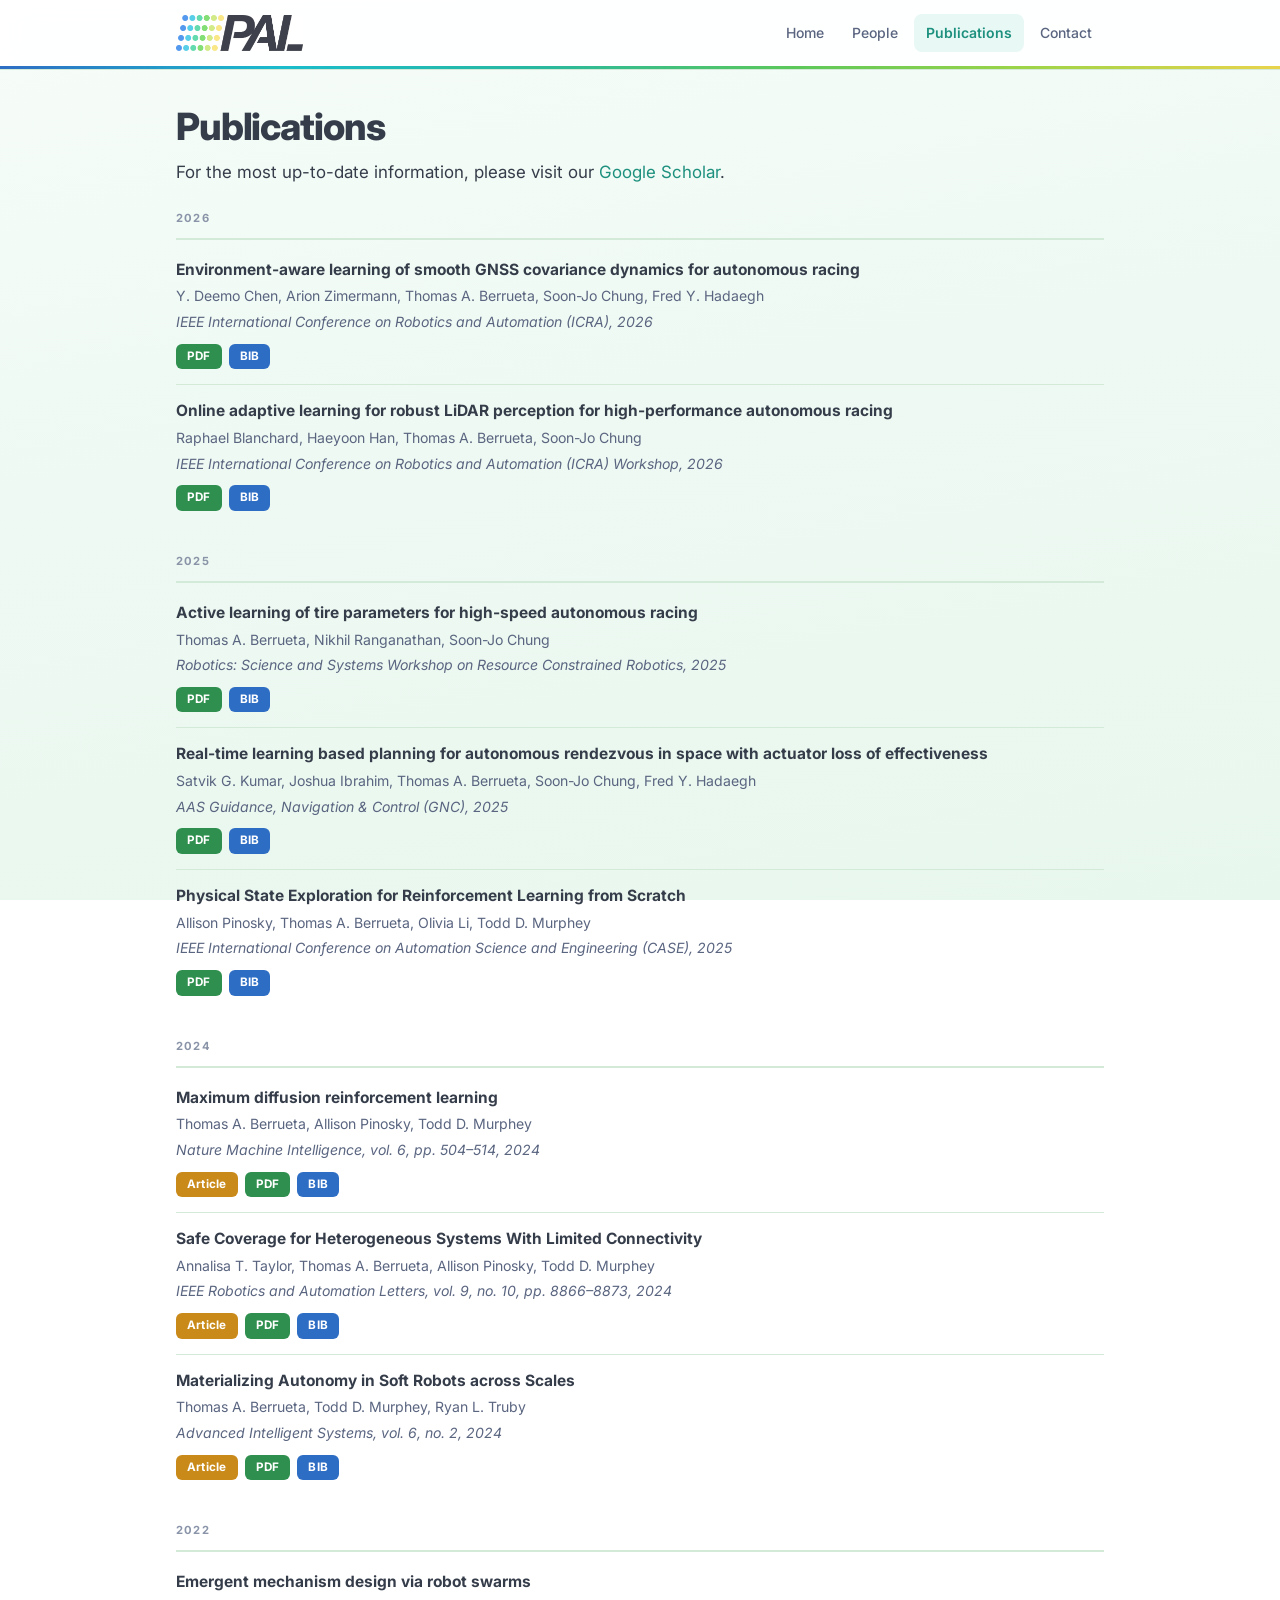
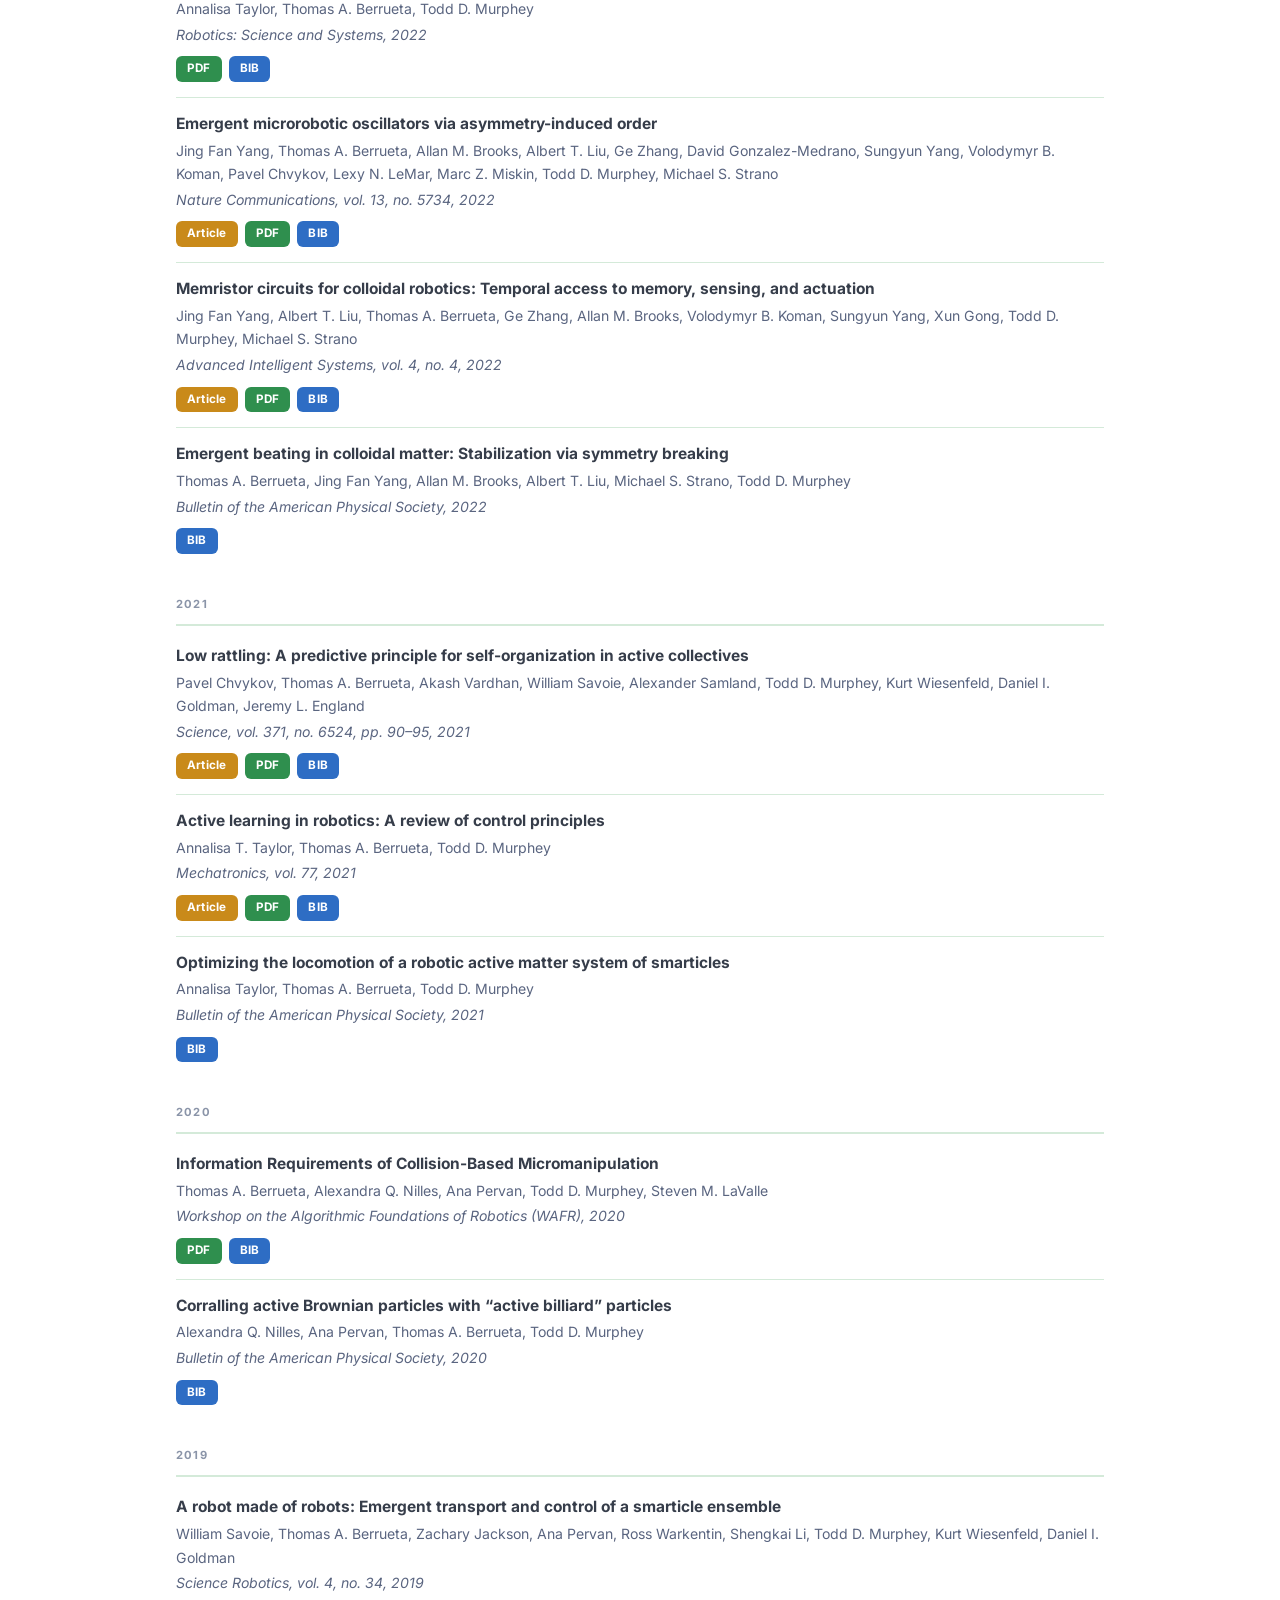
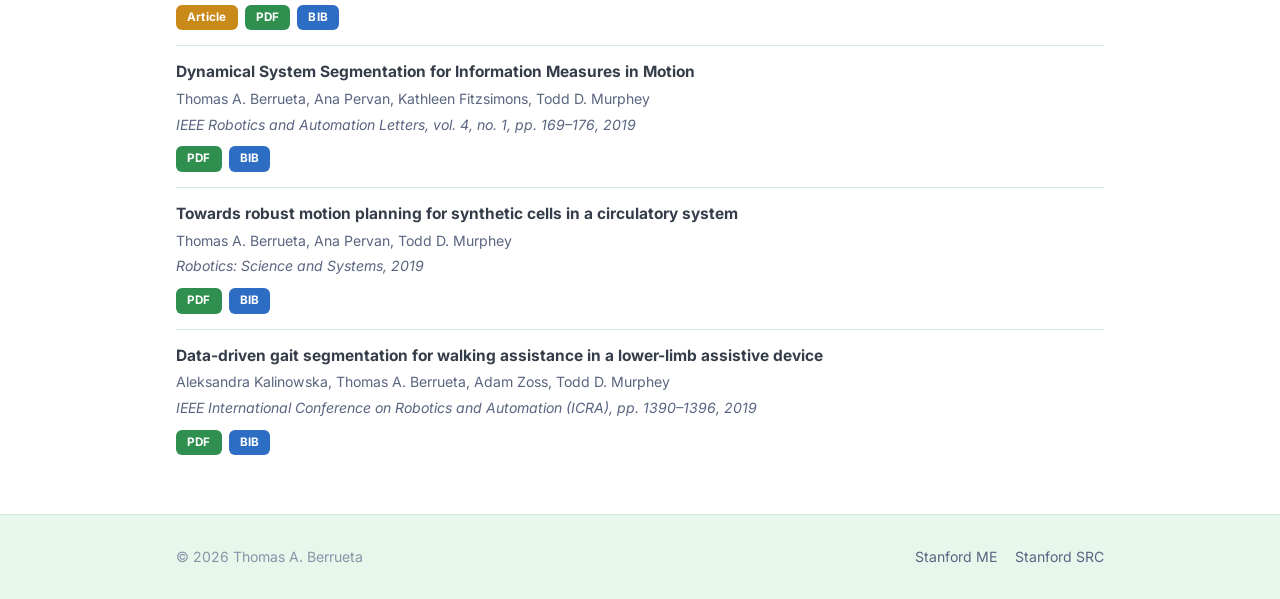
==== commit e543d6ab: "fix paper typo" ====
--- a/publications.html
+++ b/publications.html
@@ -71,7 +71,7 @@
           </div>
 
           <div class="pub">
-            <span class="pub-title">Online continual learning for robust LiDAR perception for high-performance autonomous racing</span>
+            <span class="pub-title">Online adaptive learning for robust LiDAR perception for high-performance autonomous racing</span>
             <div class="pub-authors">Raphael Blanchard, Haeyoon Han, Thomas A. Berrueta, Soon-Jo Chung</div>
             <div class="pub-venue">IEEE International Conference on Robotics and Automation (ICRA) Workshop, 2026</div>
             <div class="pub-tags">
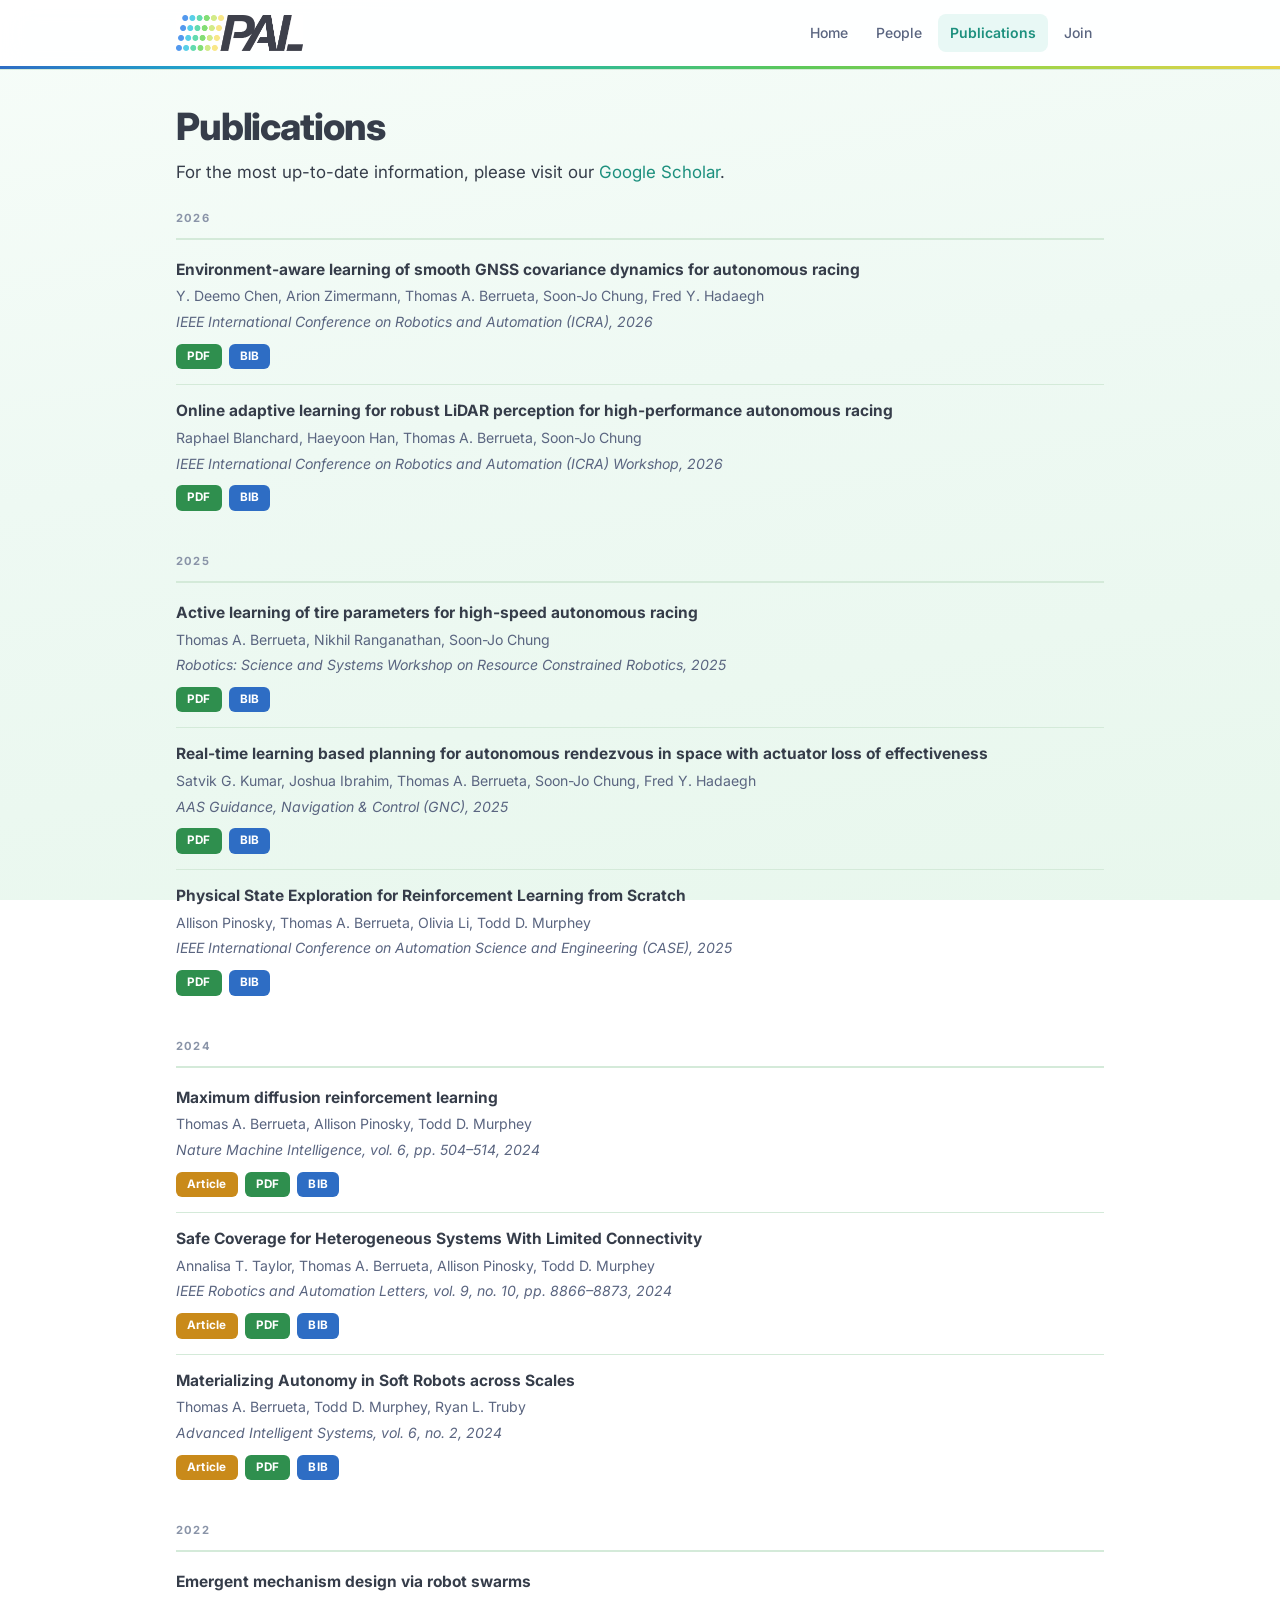
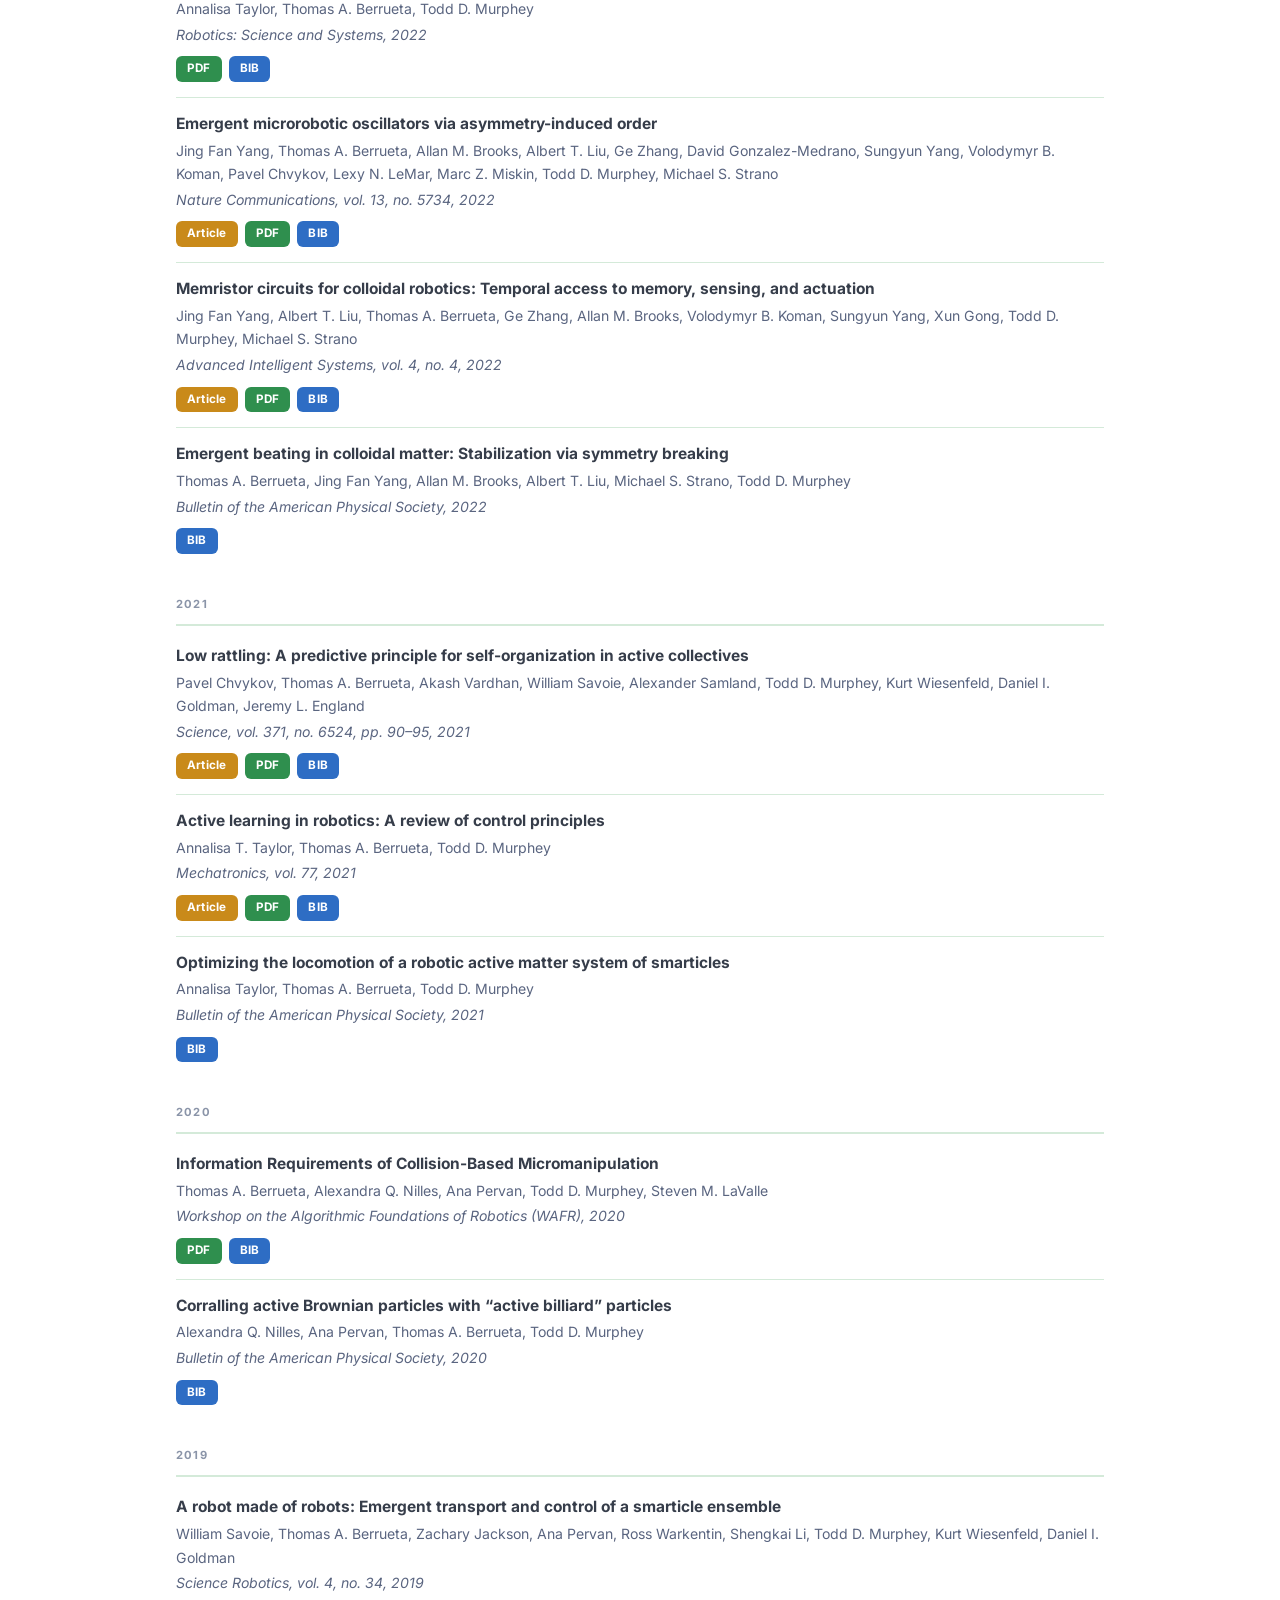
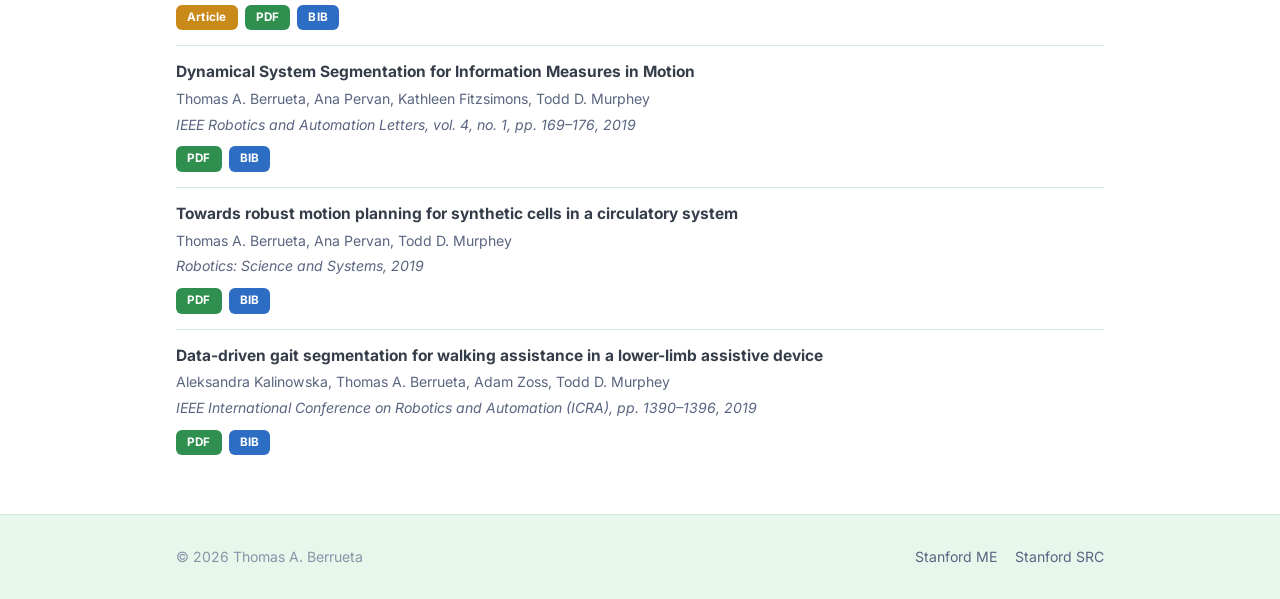
==== commit 145287e4: "Rename contact page to join and add funding opportunities Renames contact.html → join.html, updates " ====
--- a/publications.html
+++ b/publications.html
@@ -24,7 +24,7 @@
           <li><a href="index.html">Home</a></li>
           <li><a href="index.html#people">People</a></li>
           <li><a href="publications.html" class="active">Publications</a></li>
-          <li><a href="contact.html">Contact</a></li>
+          <li><a href="join.html">Join</a></li>
         </ul>
         <button class="nav-mobile-btn" id="mobileMenuBtn" aria-label="Open navigation">
           <svg width="22" height="22" viewBox="0 0 24 24" fill="none" stroke="currentColor" stroke-width="2" stroke-linecap="round">
@@ -45,7 +45,7 @@
     <a href="index.html">Home</a>
     <a href="index.html#people">People</a>
     <a href="publications.html">Publications</a>
-    <a href="contact.html">Contact</a>
+    <a href="join.html">Join</a>
   </div>
 
   <main>
--- a/assets/css/pal.css
+++ b/assets/css/pal.css
@@ -195,7 +195,7 @@
   gap: 14px; margin-top: 18px;
 }
 .hero-affiliation {
-  font-size: 1.1rem; color: var(--text-soft);
+  font-size: 0.85rem; color: var(--text-soft);
   margin: 0; letter-spacing: 0.03em; text-align: center;
 }
 .hero-affiliation a { color: var(--text-soft); text-decoration: none; }
@@ -206,9 +206,10 @@
 }
 
 @media (max-width: 600px) {
-  .hero-lockup { flex-direction: column; align-items: flex-start; }
-  .hero-sep { width: 48px; height: 1px; margin: 12px 0; }
-  .hero-symbol { height: 64px; }
+  .hero-lockup { align-items: center; }
+  .hero-symbol { height: 52px; }
+  .hero-sep { height: 52px; margin: 0 14px; }
+  .hero h1 { font-size: 1.3rem; }
 }
 
 @media (max-width: 480px) {
@@ -466,6 +467,17 @@
 .contact-block h3 { font-size: 1.05rem; margin: 0 0 8px; }
 .contact-block p { color: var(--text-soft); margin: 0 0 14px; max-width: 70ch; }
 
+.funding-list {
+  list-style: none; margin: 4px 0 0; padding: 0;
+  display: flex; flex-direction: column; gap: 9px;
+}
+.funding-list li { display: flex; align-items: baseline; gap: 9px; }
+.funding-list li::before {
+  content: '→'; color: var(--teal); font-weight: 700; flex-shrink: 0;
+}
+.funding-list a { color: var(--accent-deep); font-weight: 500; }
+.funding-list a:hover { text-decoration: underline; }
+
 /* ── Page hero (inner pages) ──────────────────────────────── */
 .page-hero {
   padding: 56px 0 48px;
@@ -507,4 +519,5 @@
   .news-item { grid-template-columns: 1fr; gap: 4px; }
   .news-date { padding-top: 0; }
   .people-grid { grid-template-columns: repeat(3, 1fr); width: 100%; }
-}
+  .slide-media { max-height: 175px; }
+}
